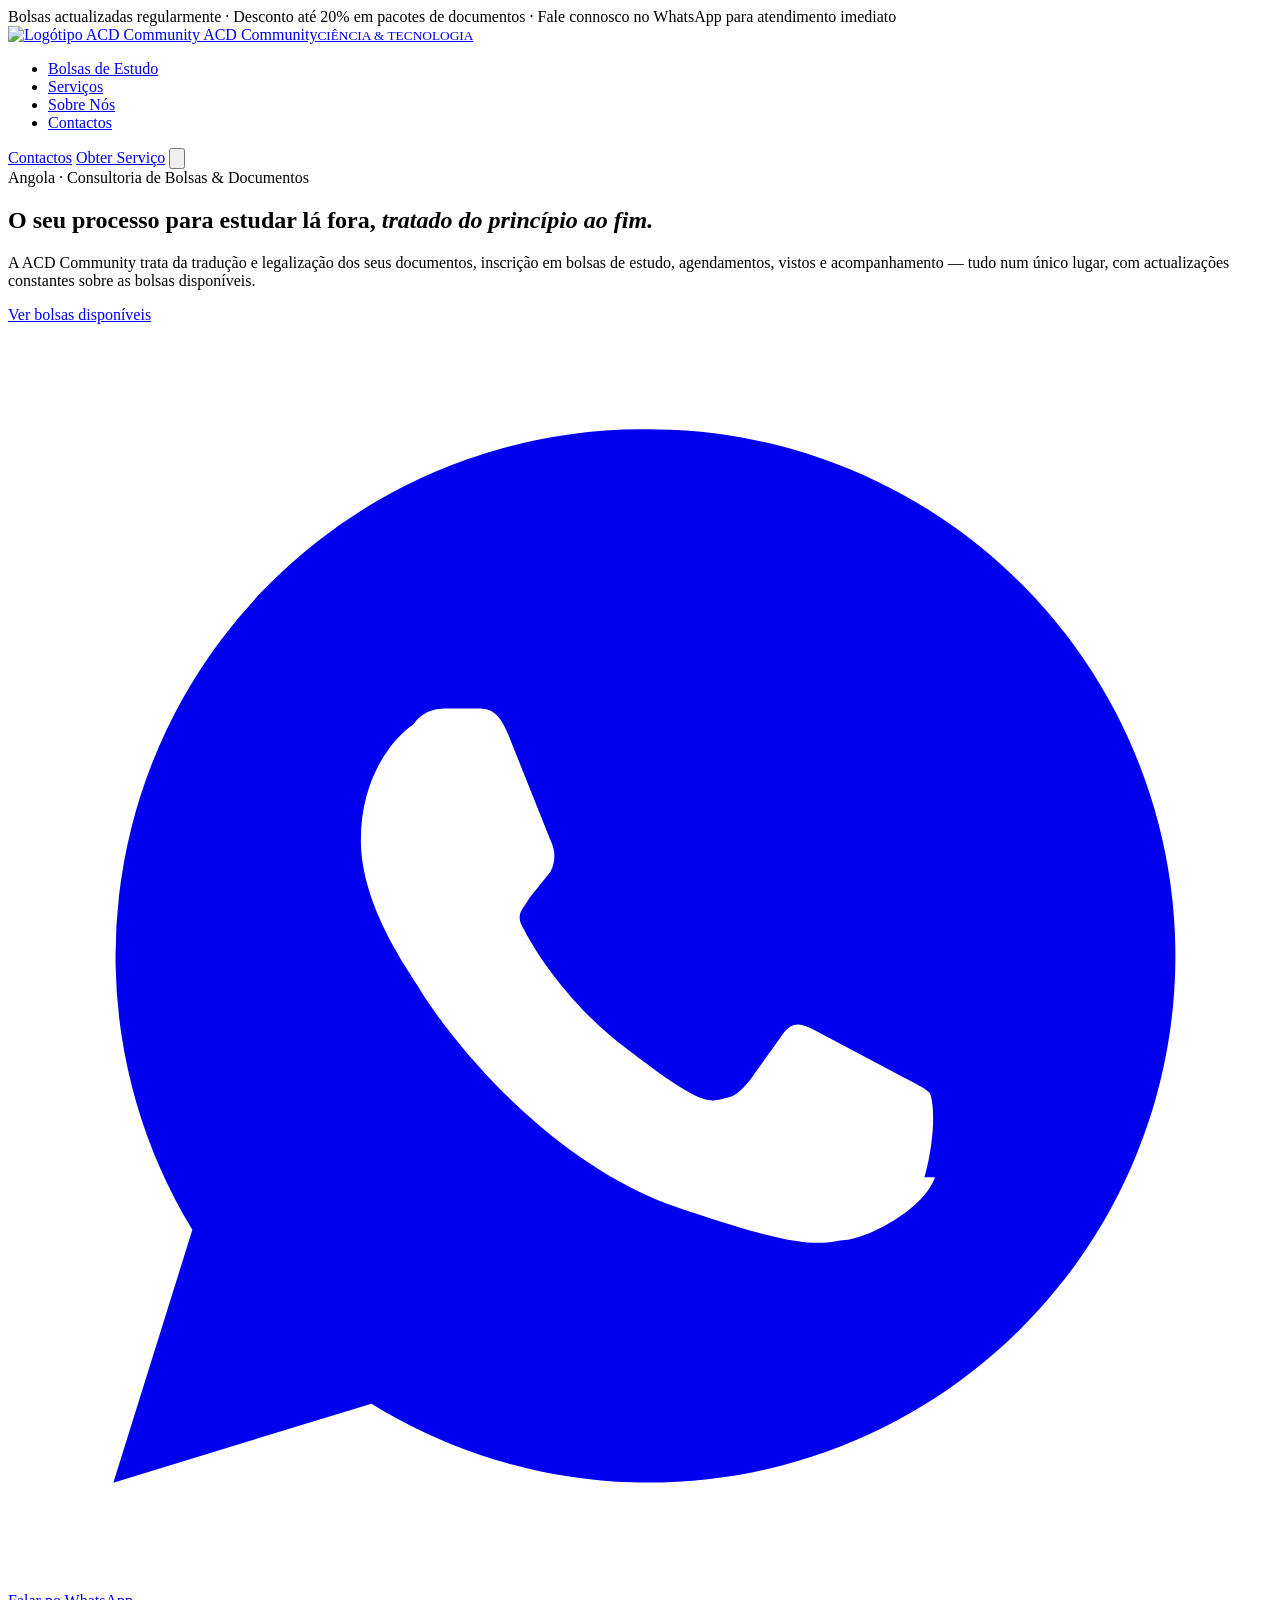
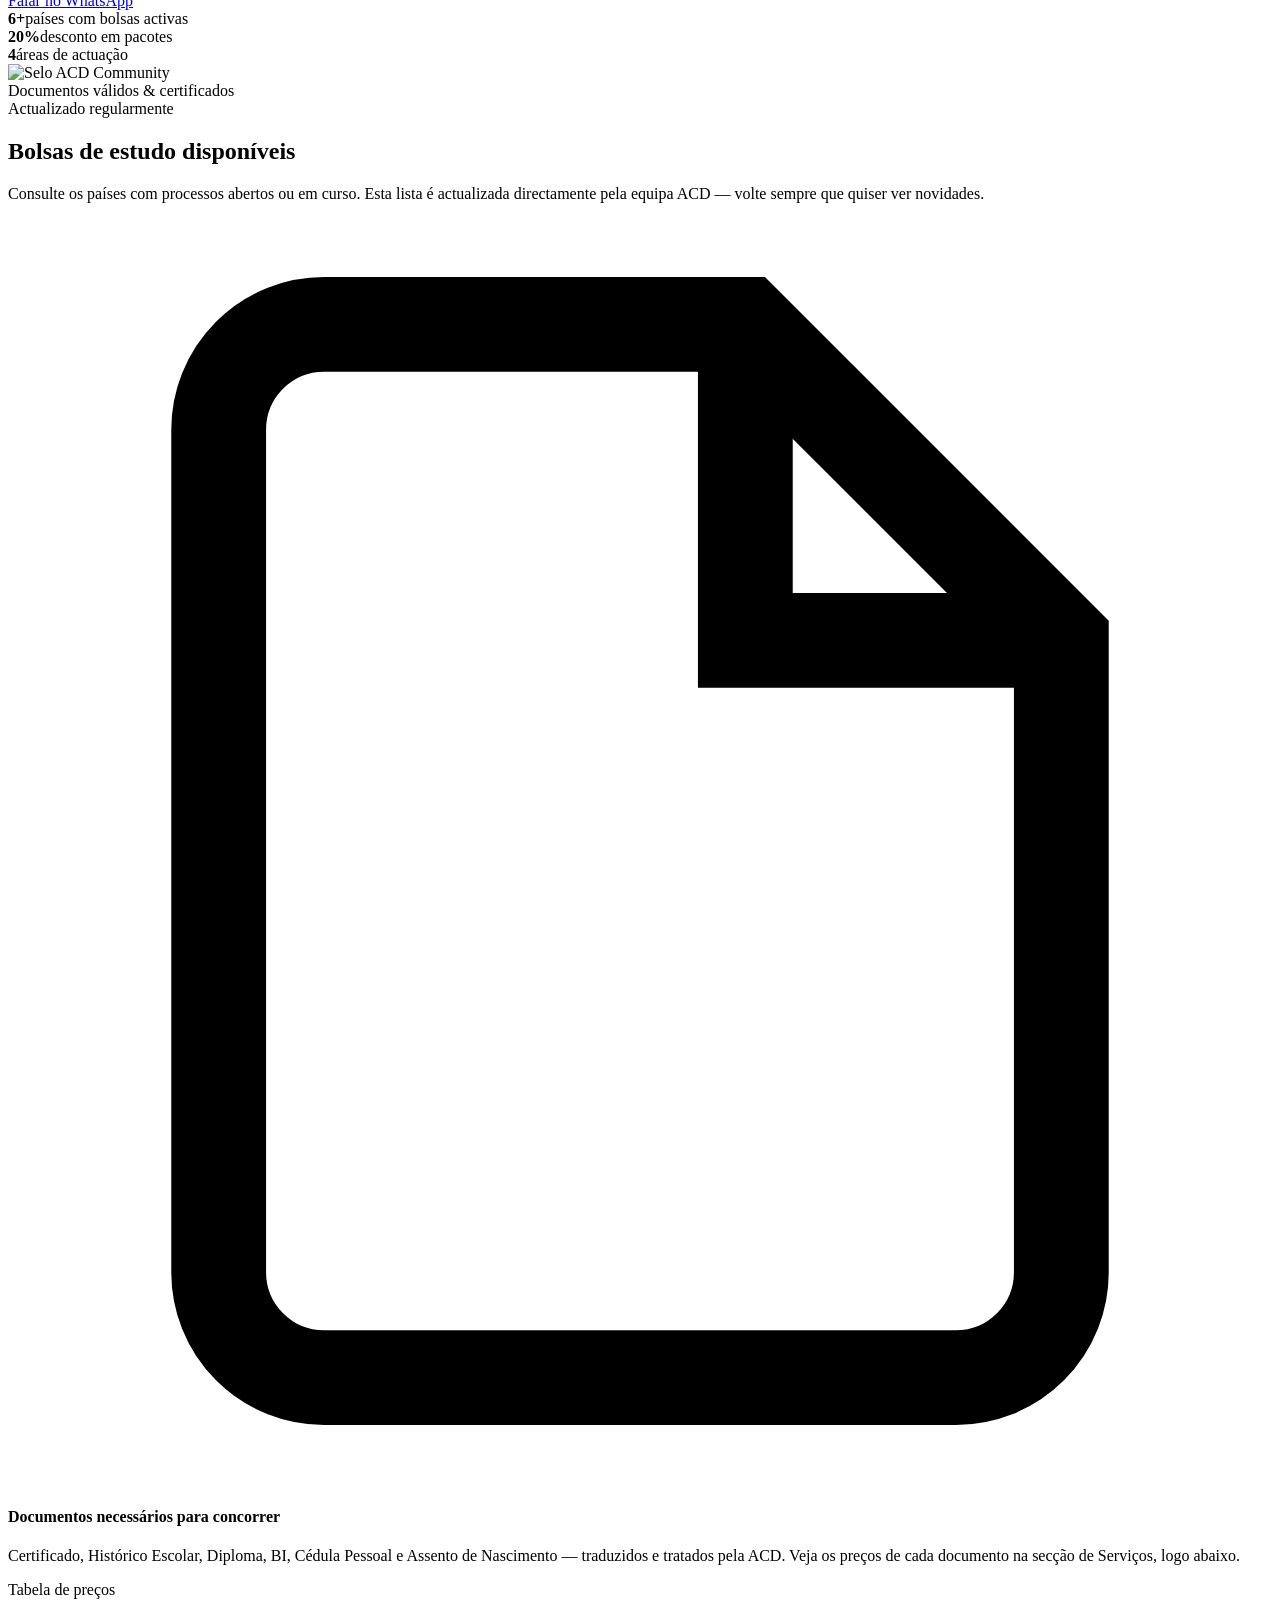
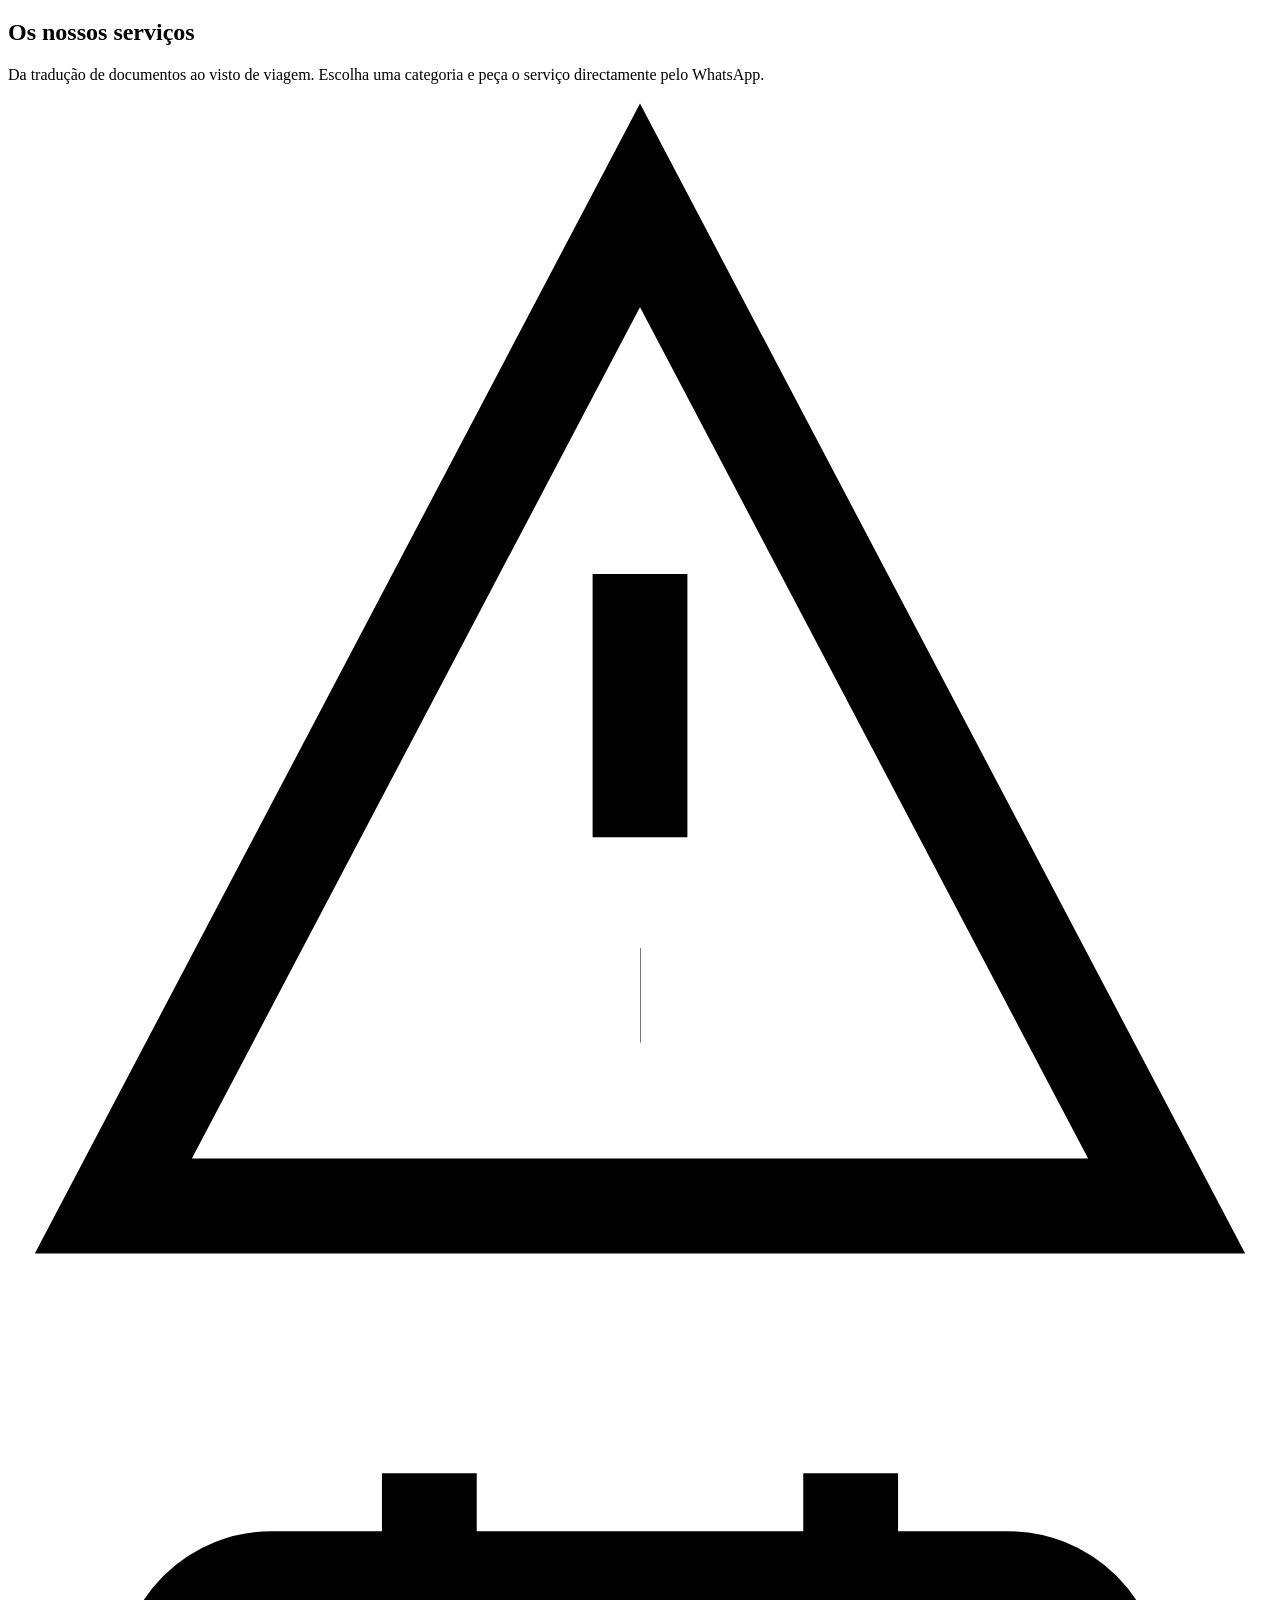
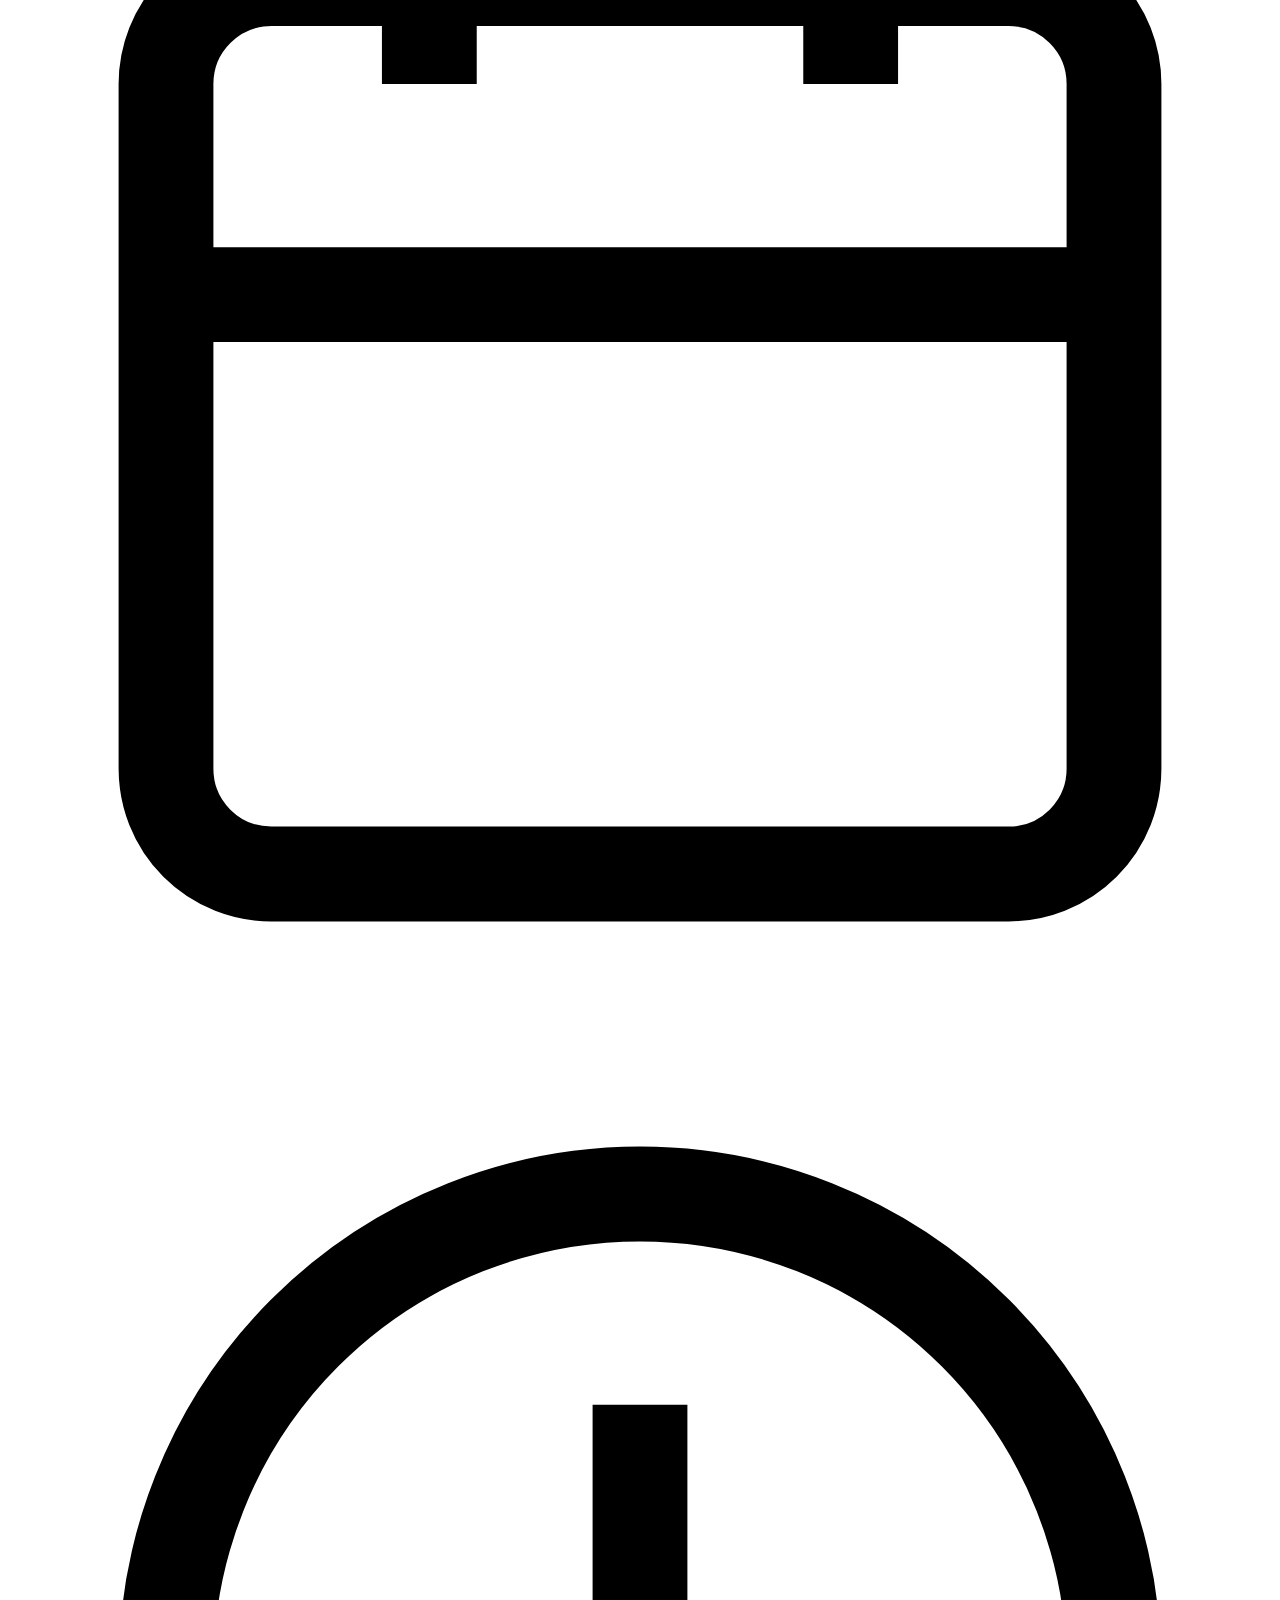
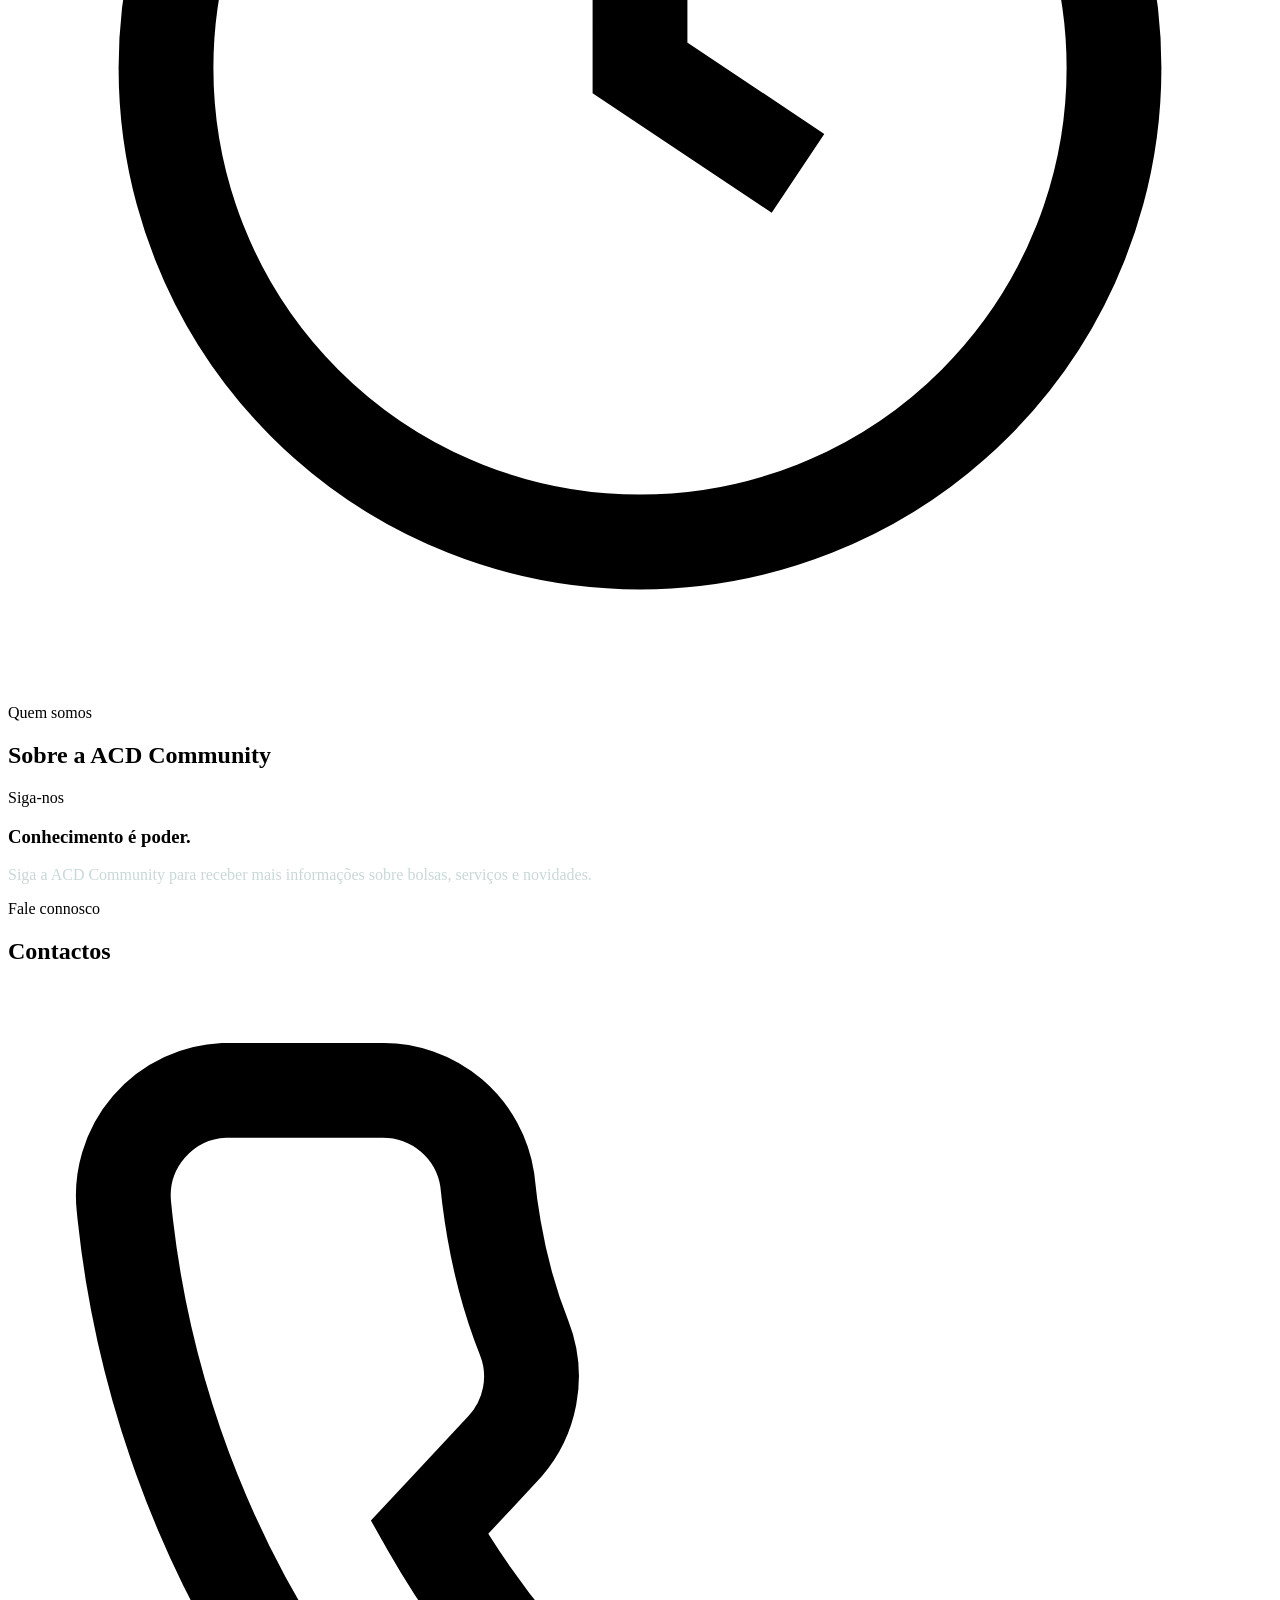
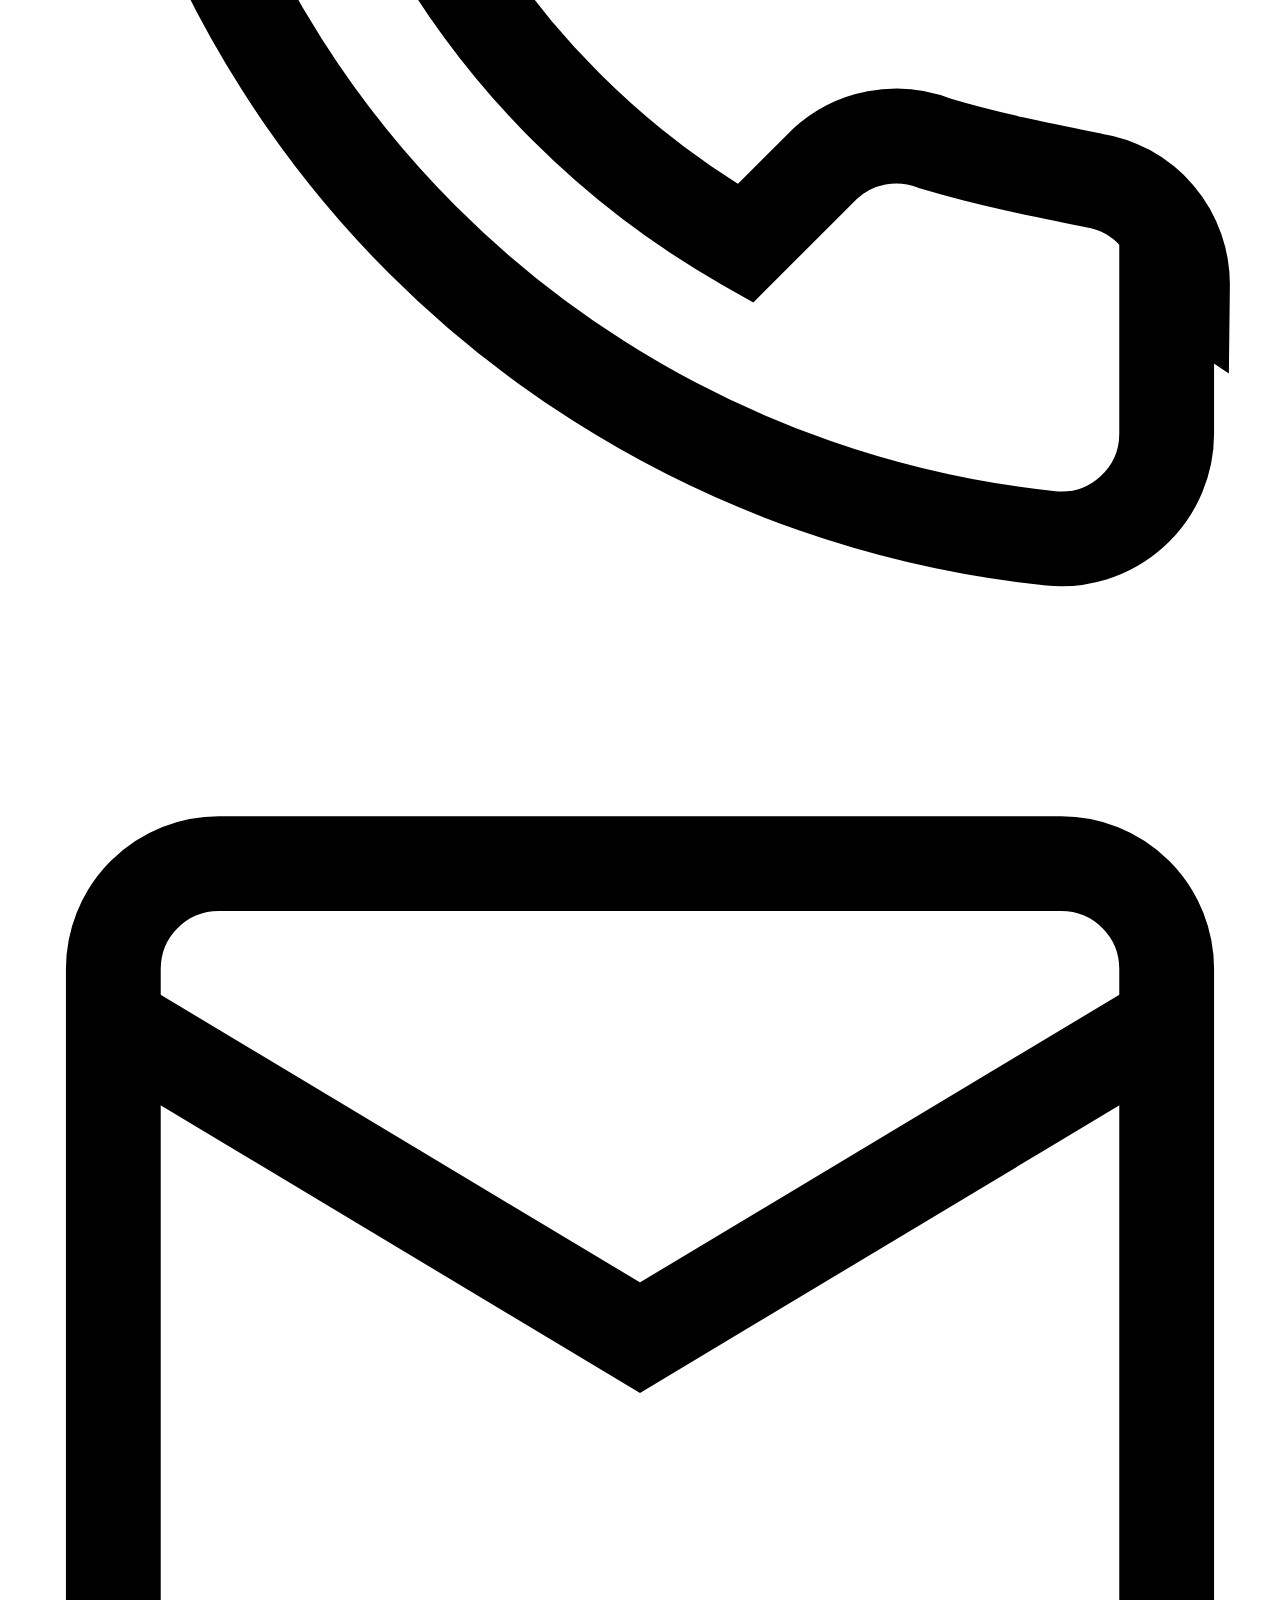
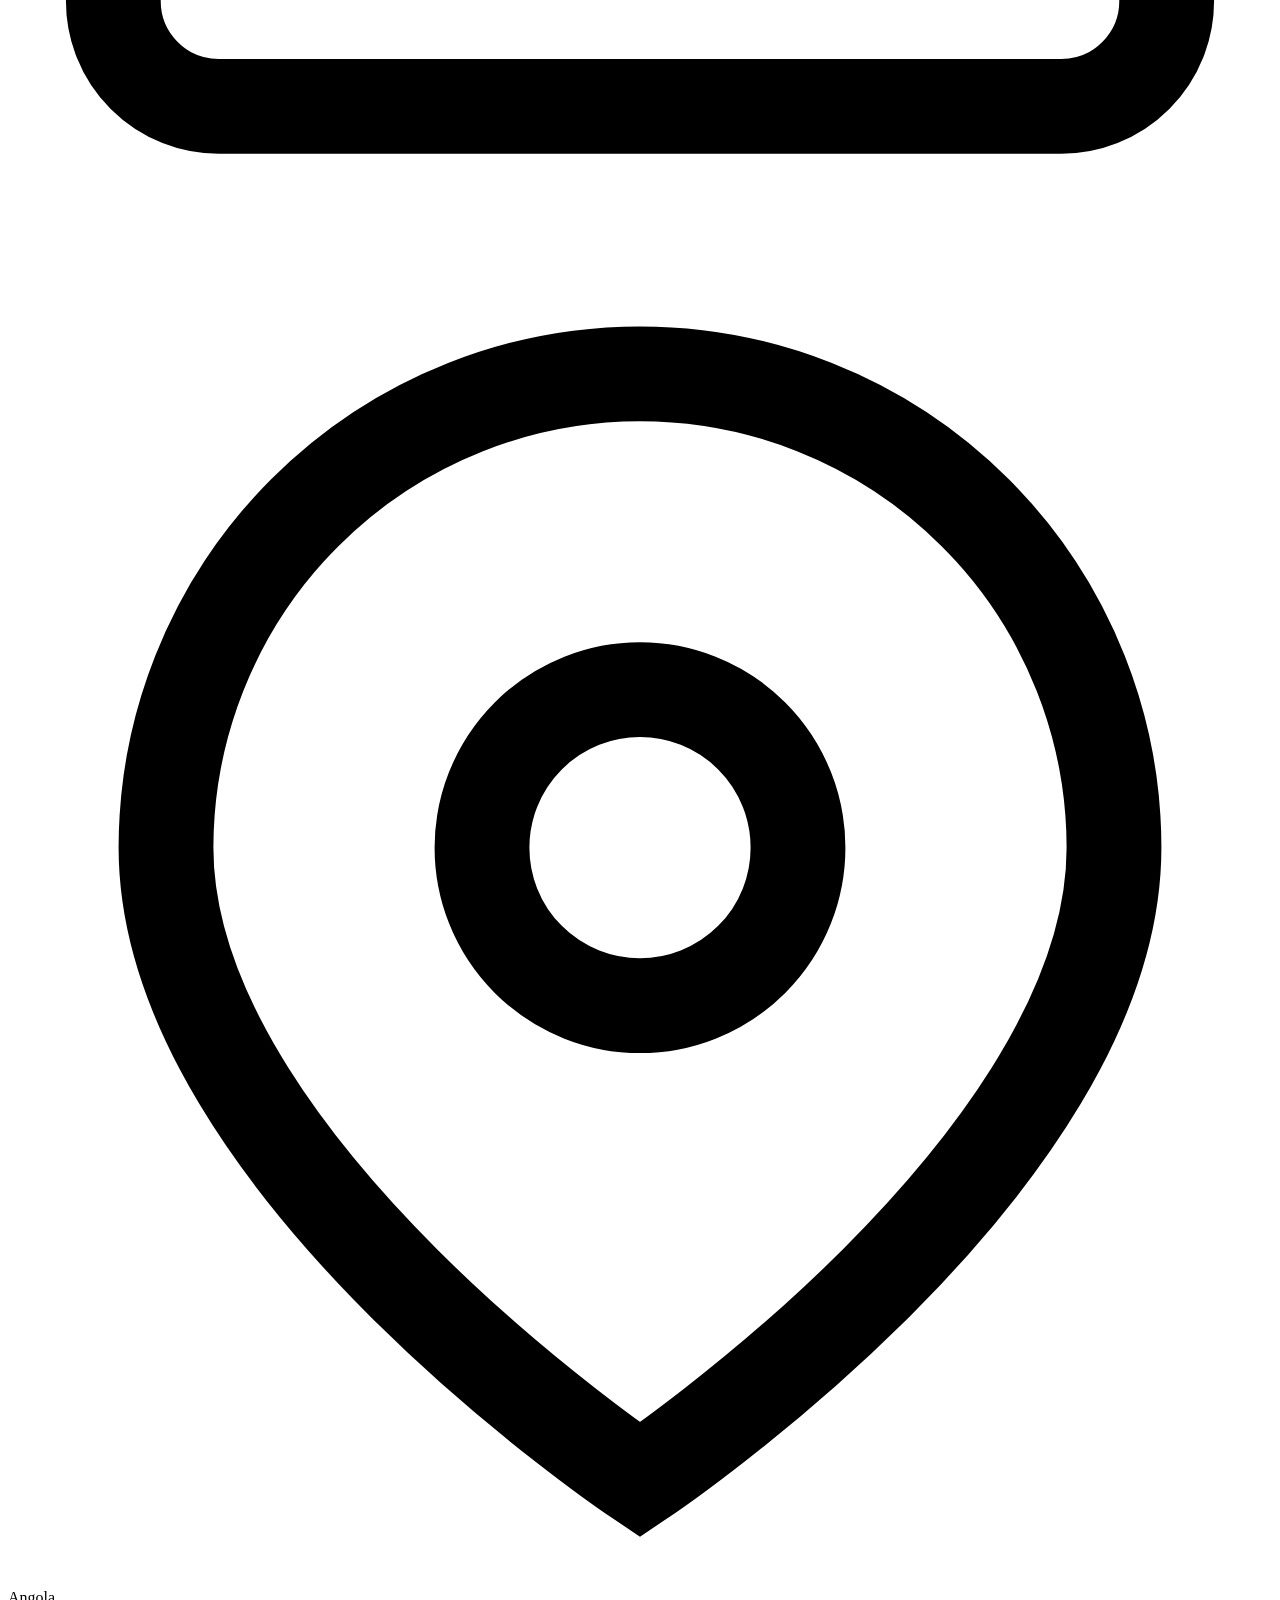
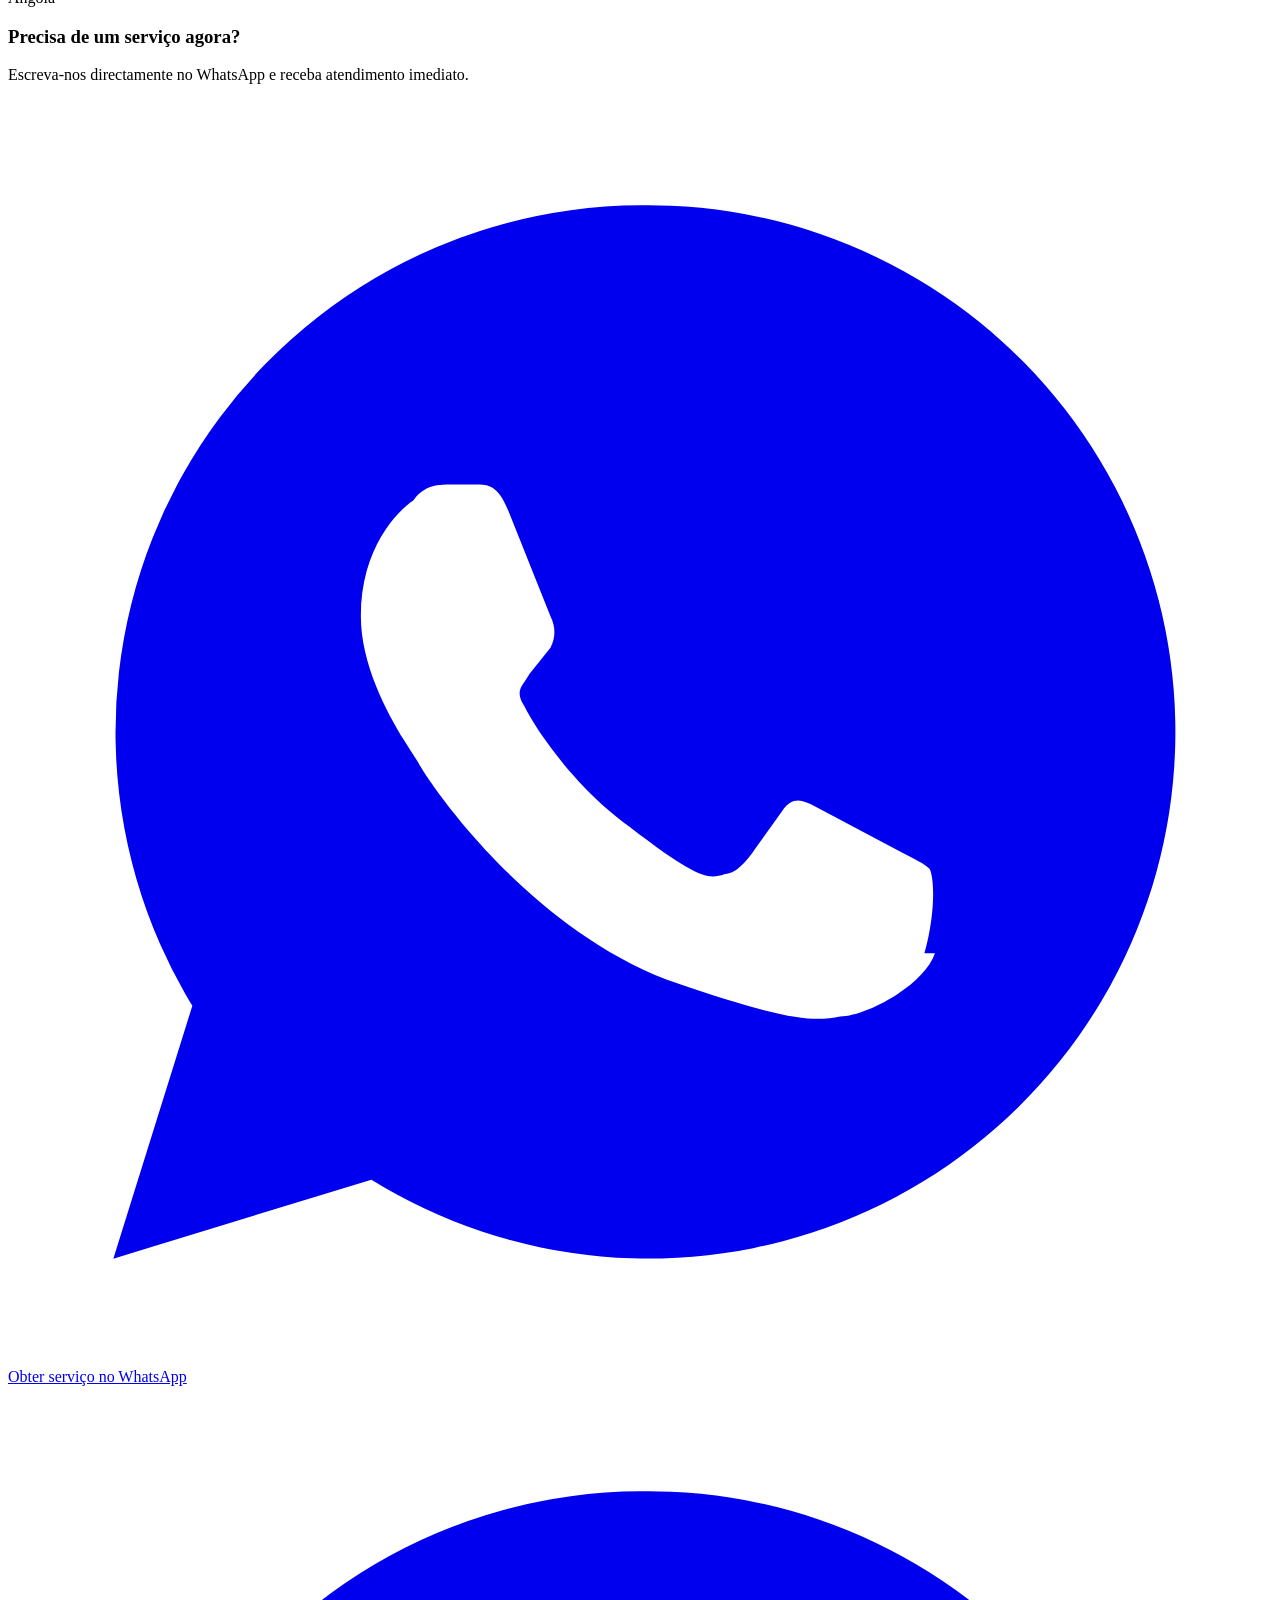
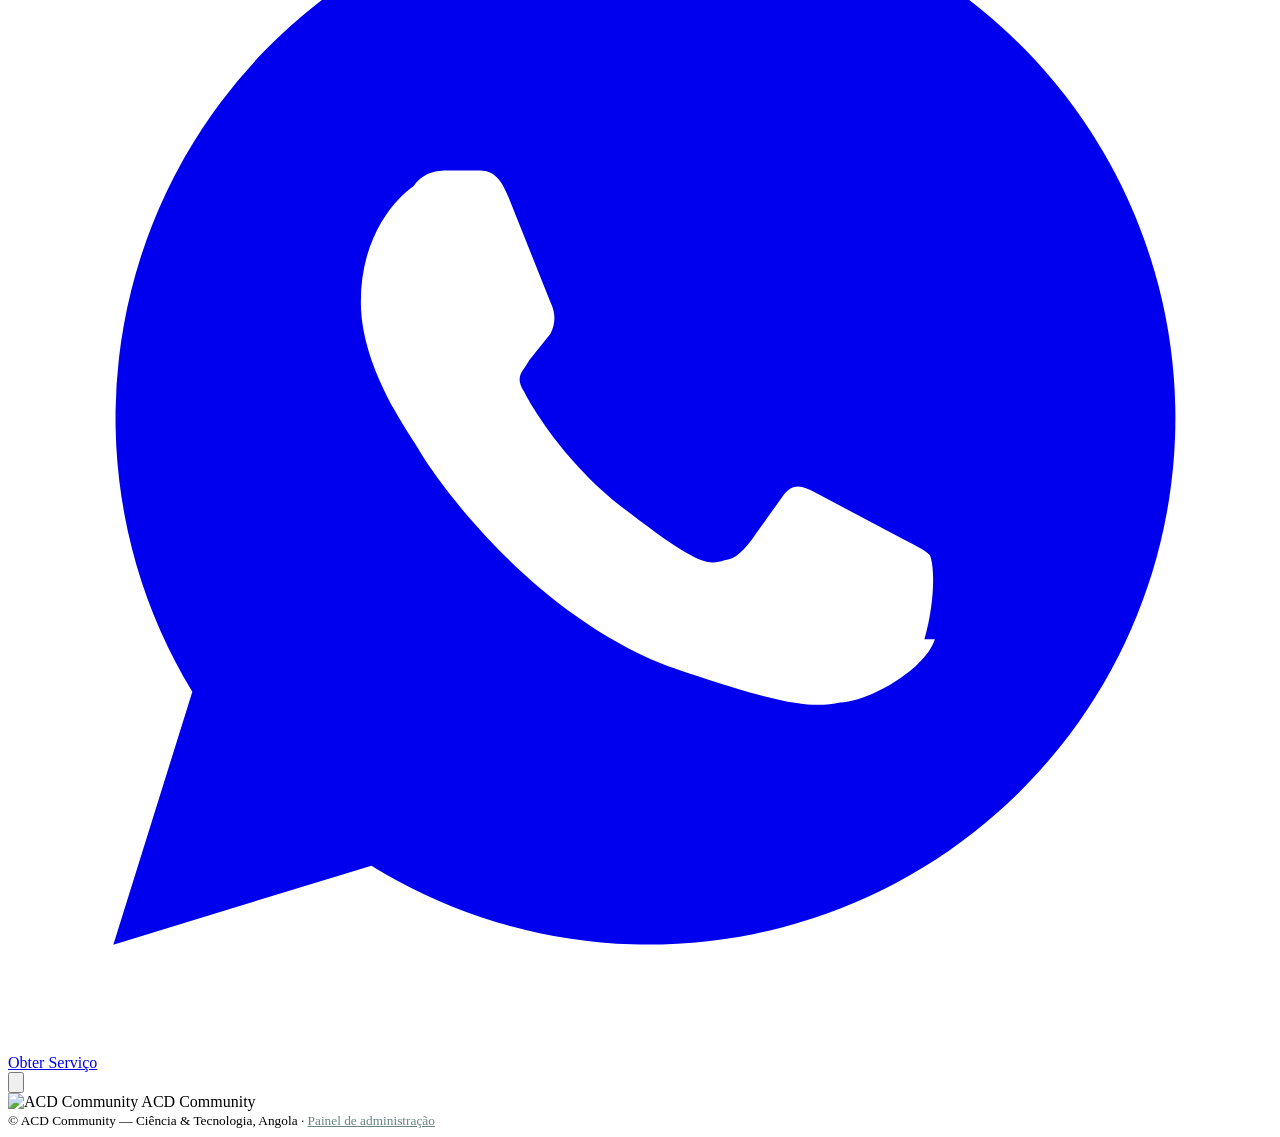
==== index.html @ a64329b1 "Add files via upload" ====
<!doctype html>
<html lang="pt-AO">
<head>
<meta charset="UTF-8">
<meta name="viewport" content="width=device-width, initial-scale=1">
<title>ACD Community — Bolsas de Estudo, Documentos e Tecnologia</title>
<meta name="description" content="ACD Community: consultoria de bolsas de estudo, tradução e tratamento de documentos, agendamentos, vistos e desenvolvimento de software em Angola.">

<!-- Open Graph / partilha em redes sociais -->
<meta property="og:type" content="website">
<meta property="og:title" content="ACD Community — Bolsas de Estudo, Documentos e Tecnologia">
<meta property="og:description" content="Consultoria de bolsas de estudo, tradução e tratamento de documentos, agendamentos, vistos e desenvolvimento de software em Angola.">
<meta property="og:image" content="assets/logo.png">
<meta property="og:locale" content="pt_AO">
<meta name="twitter:card" content="summary">

<link rel="icon" href="assets/logo.png">
<link rel="preconnect" href="https://fonts.googleapis.com">
<link rel="preconnect" href="https://fonts.gstatic.com" crossorigin>
<link href="https://fonts.googleapis.com/css2?family=Space+Grotesk:wght@500;700&family=Inter:wght@400;500;600;700&family=IBM+Plex+Mono:wght@400;500&display=swap" rel="stylesheet">
<link rel="stylesheet" href="css/style.css">
</head>
<body>

<!-- Faixa de aviso -->
<div class="topbar">
  <div class="container">
    <span class="dot"></span>
    <span class="msg">Bolsas actualizadas regularmente · Desconto até 20% em pacotes de documentos · Fale connosco no WhatsApp para atendimento imediato</span>
  </div>
</div>

<!-- Cabeçalho -->
<header class="site">
  <nav class="nav container">
    <a class="brand" href="#inicio">
      <img src="assets/logo.png" alt="Logótipo ACD Community">
      <span class="word">ACD Community<small>CIÊNCIA &amp; TECNOLOGIA</small></span>
    </a>
    <ul class="nav-links" id="nav-links">
      <li><a href="#bolsas">Bolsas de Estudo</a></li>
      <li><a href="#servicos">Serviços</a></li>
      <li><a href="#sobre">Sobre Nós</a></li>
      <li><a href="#contactos">Contactos</a></li>
    </ul>
    <div class="nav-cta">
      <a class="btn btn-outline btn-sm" href="#contactos">Contactos</a>
      <a class="btn btn-whats btn-sm" data-whats-link href="#" target="_blank" rel="noopener">Obter Serviço</a>
      <button class="menu-toggle" id="menu-toggle" aria-label="Abrir menu">
        <svg viewBox="0 0 24 24" fill="none" stroke="currentColor" stroke-width="2"><path d="M3 6h18M3 12h18M3 18h18"/></svg>
      </button>
    </div>
  </nav>
</header>

<!-- Hero -->
<section class="hero" id="inicio">
  <div class="container">
    <div>
      <span class="eyebrow">Angola · Consultoria de Bolsas &amp; Documentos</span>
      <h1>O seu processo para estudar lá fora, <em>tratado do princípio ao fim.</em></h1>
      <p class="lead">A ACD Community trata da tradução e legalização dos seus documentos, inscrição em bolsas de estudo, agendamentos, vistos e acompanhamento — tudo num único lugar, com actualizações constantes sobre as bolsas disponíveis.</p>
      <div class="hero-ctas">
        <a class="btn btn-primary" href="#bolsas">Ver bolsas disponíveis</a>
        <a class="btn btn-whats" data-whats-link href="#" target="_blank" rel="noopener">
          <svg viewBox="0 0 24 24" fill="currentColor"><path d="M12 2a10 10 0 0 0-8.5 15.2L2 22l4.9-1.5A10 10 0 1 0 12 2zm5.6 14.2c-.2.6-1.3 1.2-1.8 1.2-.5.1-1 .1-3.3-.7-2.8-1.1-4.6-3.9-4.7-4.1-.1-.2-1.1-1.5-1.1-2.8 0-1.3.7-2 1-2.2.2-.3.5-.3.7-.3h.5c.2 0 .4 0 .6.5l.8 2c.1.2.1.4 0 .6l-.4.5c-.1.2-.3.3-.1.6.2.4.9 1.5 2 2.3 1.3 1 1.5 1 1.8.9.2 0 .4-.2.6-.5l.5-.7c.2-.3.4-.2.6-.1l1.7.9c.2.1.4.2.5.3.1.2.1.9-.1 1.6z"/></svg>
          Falar no WhatsApp
        </a>
      </div>
      <div class="hero-stats">
        <div><strong>6+</strong><span>países com bolsas activas</span></div>
        <div><strong>20%</strong><span>desconto em pacotes</span></div>
        <div><strong>4</strong><span>áreas de actuação</span></div>
      </div>
    </div>
    <div class="seal-wrap">
      <div class="seal"><img src="assets/logo.png" alt="Selo ACD Community"></div>
      <div class="seal-badge"><span class="dot"></span> Documentos válidos &amp; certificados</div>
    </div>
  </div>
</section>

<!-- Bolsas de Estudo -->
<section class="bolsas-bg" id="bolsas">
  <div class="container">
    <div class="section-head">
      <span class="eyebrow">Actualizado regularmente</span>
      <h2>Bolsas de estudo disponíveis</h2>
      <p>Consulte os países com processos abertos ou em curso. Esta lista é actualizada directamente pela equipa ACD — volte sempre que quiser ver novidades.</p>
    </div>
    <div class="bolsas-grid" id="bolsas-grid"><!-- gerado por js/main.js a partir de js/data.js --></div>

    <div class="docs-note reveal">
      <svg viewBox="0 0 24 24" fill="none" stroke="currentColor" stroke-width="1.8"><path d="M14 2H6a2 2 0 0 0-2 2v16a2 2 0 0 0 2 2h12a2 2 0 0 0 2-2V8z"/><path d="M14 2v6h6"/></svg>
      <div>
        <h4>Documentos necessários para concorrer</h4>
        <p>Certificado, Histórico Escolar, Diploma, BI, Cédula Pessoal e Assento de Nascimento — traduzidos e tratados pela ACD. Veja os preços de cada documento na secção de Serviços, logo abaixo.</p>
      </div>
    </div>
  </div>
</section>

<!-- Serviços -->
<section id="servicos">
  <div class="container">
    <div class="section-head">
      <span class="eyebrow">Tabela de preços</span>
      <h2>Os nossos serviços</h2>
      <p>Da tradução de documentos ao visto de viagem. Escolha uma categoria e peça o serviço directamente pelo WhatsApp.</p>
    </div>

    <div class="avisos-row">
      <div class="aviso">
        <svg viewBox="0 0 24 24" fill="none" stroke="currentColor" stroke-width="1.8"><path d="M12 2 2 21h20z"/><path d="M12 9v5M12 17h.01"/></svg>
        <span id="aviso-desconto"></span>
      </div>
      <div class="aviso">
        <svg viewBox="0 0 24 24" fill="none" stroke="currentColor" stroke-width="1.8"><rect x="3" y="4" width="18" height="17" rx="2"/><path d="M8 2v4M16 2v4M3 10h18"/></svg>
        <span id="aviso-inscricao"></span>
      </div>
      <div class="aviso urgente">
        <svg viewBox="0 0 24 24" fill="none" stroke="currentColor" stroke-width="1.8"><circle cx="12" cy="12" r="9"/><path d="M12 7v5l3 2"/></svg>
        <span id="aviso-urgencia"></span>
      </div>
    </div>

    <div class="servicos-tabs" id="servicos-tabs"></div>
    <div id="servicos-panel"></div>
  </div>
</section>

<!-- Sobre -->
<section class="bolsas-bg" id="sobre">
  <div class="container">
    <div class="sobre-grid">
      <div>
        <span class="eyebrow">Quem somos</span>
        <h2>Sobre a ACD Community</h2>
        <p id="sobre-texto"></p>
        <div class="pilares" id="pilares-grid"></div>
      </div>

      <div class="socials-card">
        <span class="eyebrow" style="background:transparent;border-color:var(--teal);color:var(--teal);">Siga-nos</span>
        <h3>Conhecimento é poder.</h3>
        <p style="color:#c9d8d7;">Siga a ACD Community para receber mais informações sobre bolsas, serviços e novidades.</p>
        <ul class="social-list" id="social-list"></ul>
      </div>
    </div>
  </div>
</section>

<!-- Contactos -->
<section id="contactos">
  <div class="container">
    <div class="section-head">
      <span class="eyebrow">Fale connosco</span>
      <h2>Contactos</h2>
    </div>

    <div class="contact-wrap">
      <div class="contact-info">
        <div class="contact-row">
          <svg viewBox="0 0 24 24" fill="none" stroke="currentColor" stroke-width="1.8"><path d="M22 16.9v3a2 2 0 0 1-2.2 2 19.8 19.8 0 0 1-8.6-3 19.5 19.5 0 0 1-6-6 19.8 19.8 0 0 1-3-8.7A2 2 0 0 1 4.1 2h3a2 2 0 0 1 2 1.7c.1 1 .3 2 .7 3a2 2 0 0 1-.4 2.1L8 10.3a16 16 0 0 0 6 6l1.5-1.5a2 2 0 0 1 2.1-.4c1 .3 2 .5 3 .7a2 2 0 0 1 1.7 2z"/></svg>
          <span id="contact-tels"></span>
        </div>
        <div class="contact-row">
          <svg viewBox="0 0 24 24" fill="none" stroke="currentColor" stroke-width="1.8"><rect x="2" y="4" width="20" height="16" rx="2"/><path d="m2 7 10 6 10-6"/></svg>
          <a id="contact-email" href="#"></a>
        </div>
        <div class="contact-row">
          <svg viewBox="0 0 24 24" fill="none" stroke="currentColor" stroke-width="1.8"><path d="M21 10c0 6-9 12-9 12s-9-6-9-12a9 9 0 0 1 18 0z"/><circle cx="12" cy="10" r="3"/></svg>
          <span>Angola</span>
        </div>
      </div>
      <div class="contact-cta">
        <h3>Precisa de um serviço agora?</h3>
        <p>Escreva-nos directamente no WhatsApp e receba atendimento imediato.</p>
        <a class="btn btn-primary" data-whats-direct href="#" target="_blank" rel="noopener">
          <svg viewBox="0 0 24 24" fill="currentColor"><path d="M12 2a10 10 0 0 0-8.5 15.2L2 22l4.9-1.5A10 10 0 1 0 12 2zm5.6 14.2c-.2.6-1.3 1.2-1.8 1.2-.5.1-1 .1-3.3-.7-2.8-1.1-4.6-3.9-4.7-4.1-.1-.2-1.1-1.5-1.1-2.8 0-1.3.7-2 1-2.2.2-.3.5-.3.7-.3h.5c.2 0 .4 0 .6.5l.8 2c.1.2.1.4 0 .6l-.4.5c-.1.2-.3.3-.1.6.2.4.9 1.5 2 2.3 1.3 1 1.5 1 1.8.9.2 0 .4-.2.6-.5l.5-.7c.2-.3.4-.2.6-.1l1.7.9c.2.1.4.2.5.3.1.2.1.9-.1 1.6z"/></svg>
          Obter serviço no WhatsApp
        </a>
      </div>
    </div>
  </div>
</section>

<a class="float-whats" data-whats-link href="#" target="_blank" rel="noopener">
  <svg viewBox="0 0 24 24" fill="currentColor"><path d="M12 2a10 10 0 0 0-8.5 15.2L2 22l4.9-1.5A10 10 0 1 0 12 2zm5.6 14.2c-.2.6-1.3 1.2-1.8 1.2-.5.1-1 .1-3.3-.7-2.8-1.1-4.6-3.9-4.7-4.1-.1-.2-1.1-1.5-1.1-2.8 0-1.3.7-2 1-2.2.2-.3.5-.3.7-.3h.5c.2 0 .4 0 .6.5l.8 2c.1.2.1.4 0 .6l-.4.5c-.1.2-.3.3-.1.6.2.4.9 1.5 2 2.3 1.3 1 1.5 1 1.8.9.2 0 .4-.2.6-.5l.5-.7c.2-.3.4-.2.6-.1l1.7.9c.2.1.4.2.5.3.1.2.1.9-.1 1.6z"/></svg>
  Obter Serviço
</a>

<!-- Modal de detalhes da bolsa -->
<div class="modal-overlay" id="bolsa-modal">
  <div class="modal-box">
    <button class="modal-close" data-close-modal aria-label="Fechar">
      <svg viewBox="0 0 24 24" fill="none" stroke="currentColor" stroke-width="2"><path d="M18 6 6 18M6 6l12 12"/></svg>
    </button>
    <div id="bolsa-modal-body"></div>
  </div>
</div>

<footer class="site">
  <div class="container">
    <div class="brand-f"><img src="assets/logo.png" alt="ACD Community"> ACD Community</div>
    <small>© <span id="year"></span> ACD Community — Ciência &amp; Tecnologia, Angola · <a href="admin.html" style="color:#6a8382;">Painel de administração</a></small>
  </div>
</footer>

<script src="js/data.js"></script>
<script src="js/main.js"></script>
</body>
</html>
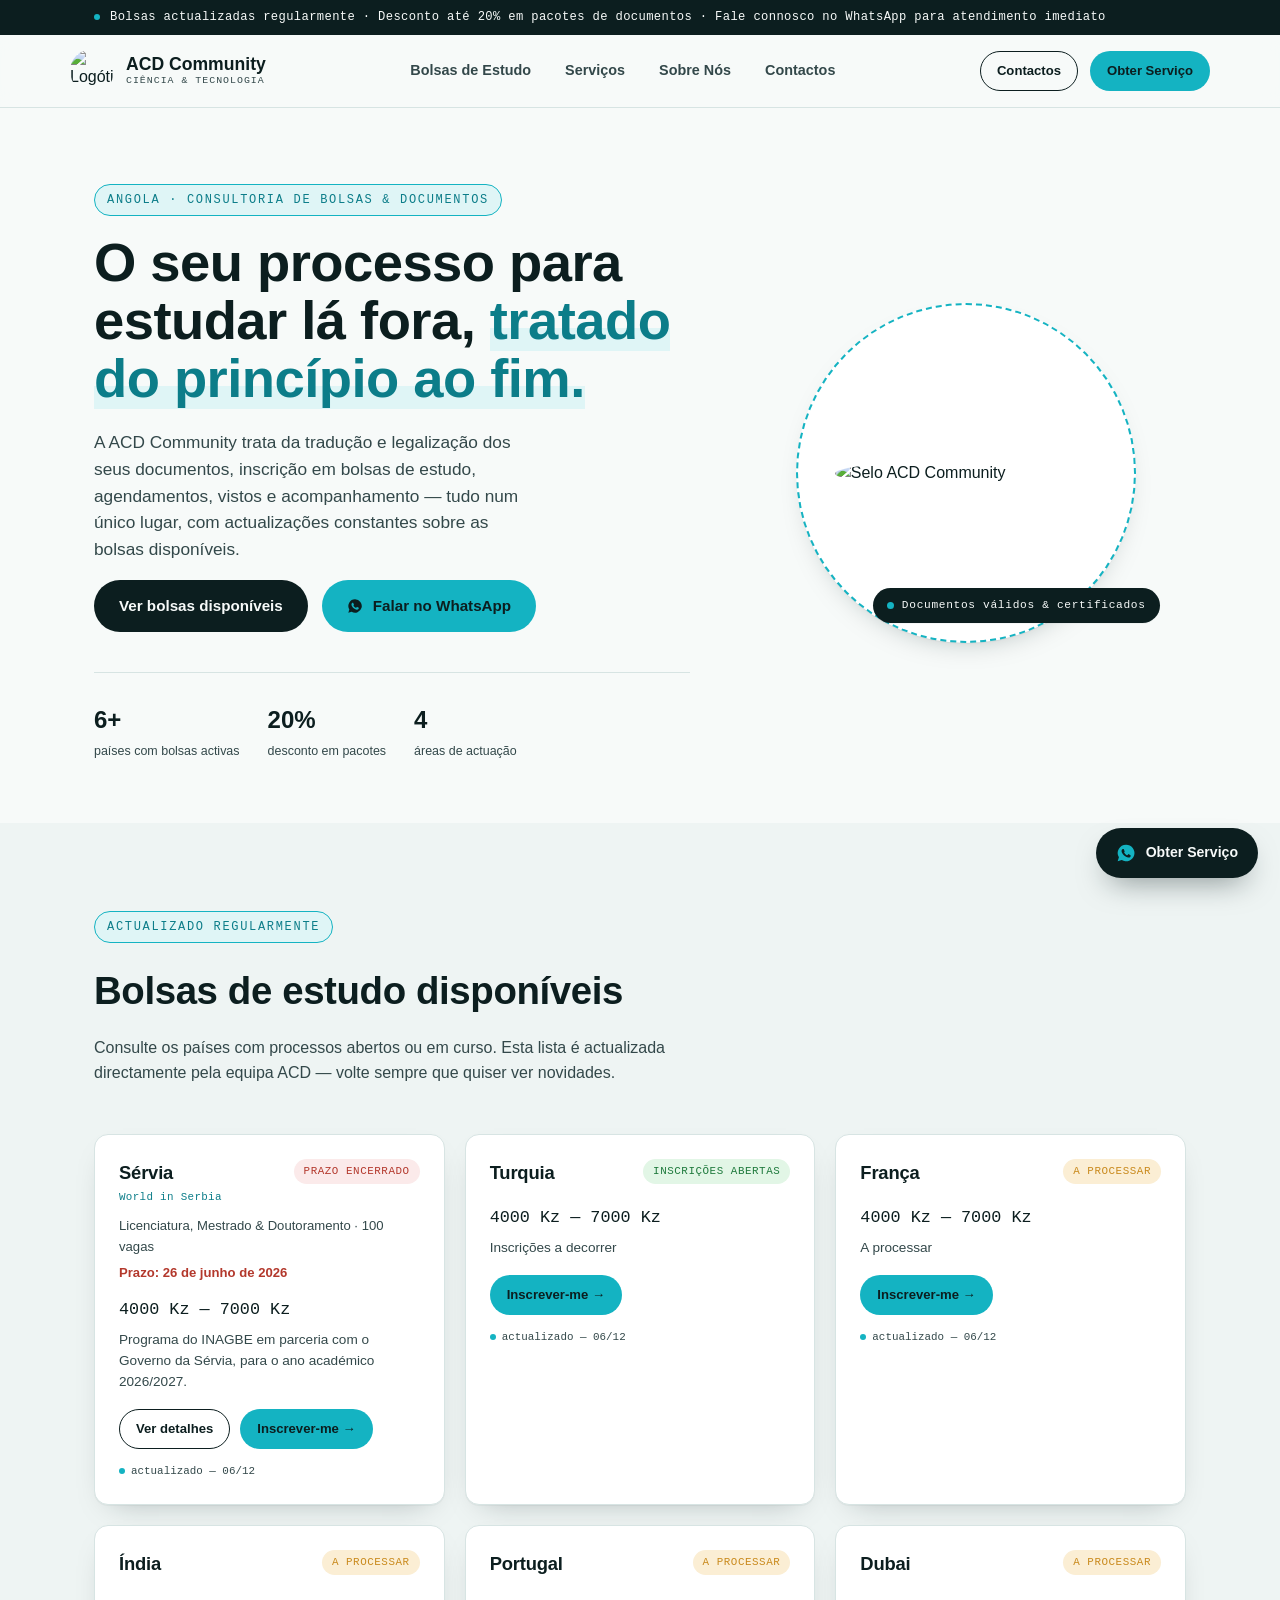
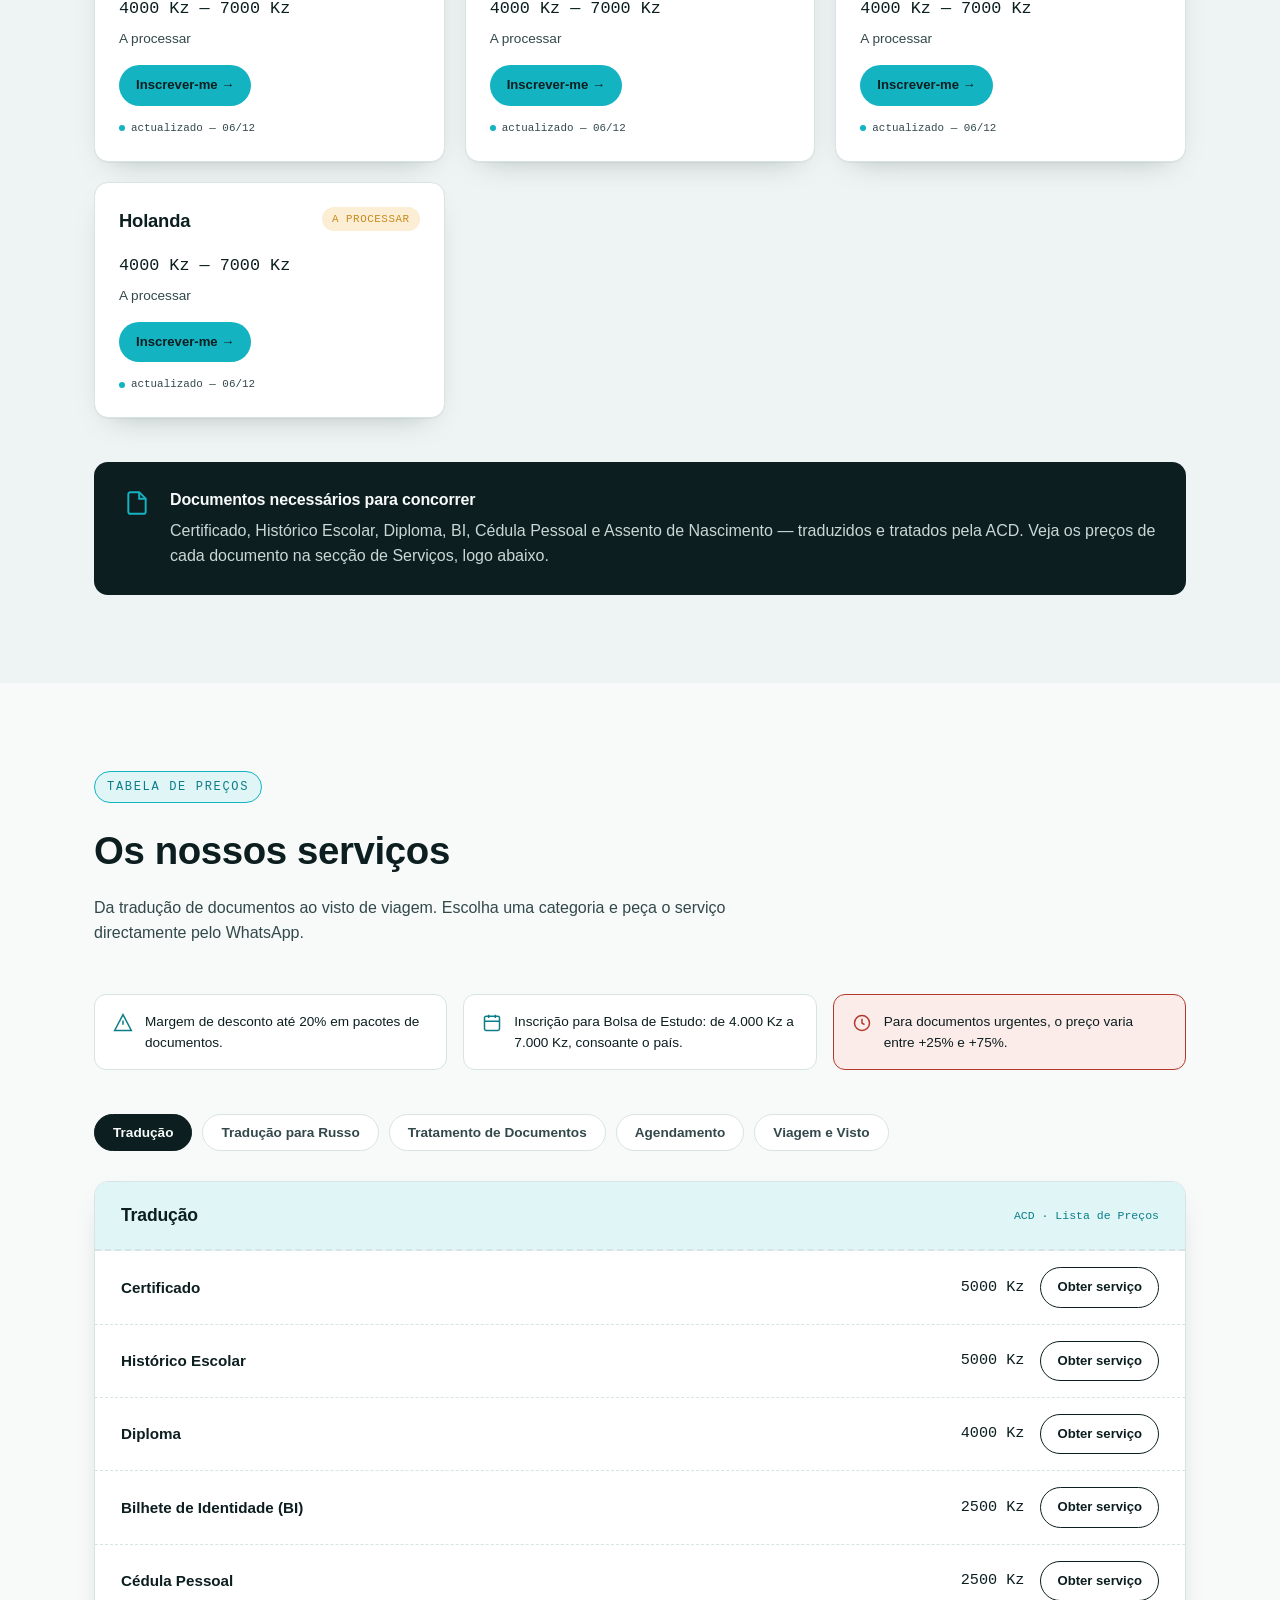
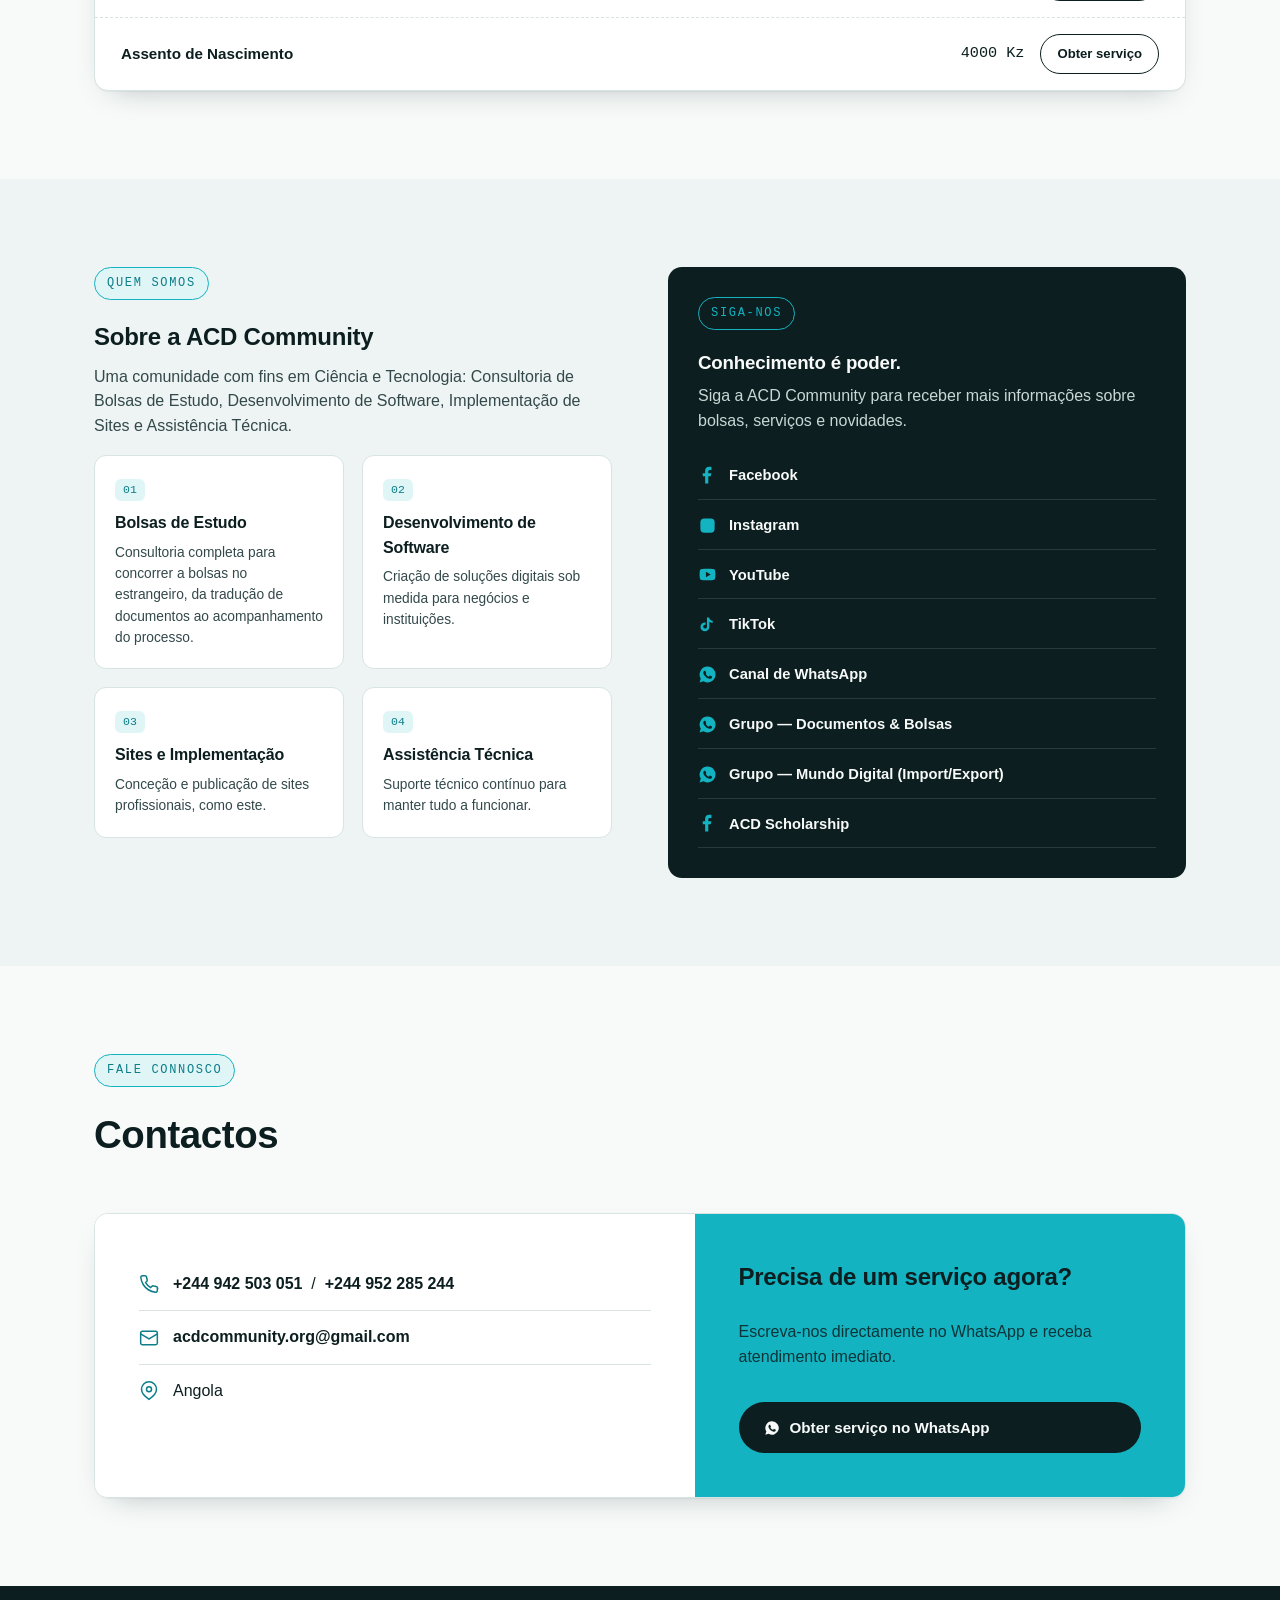
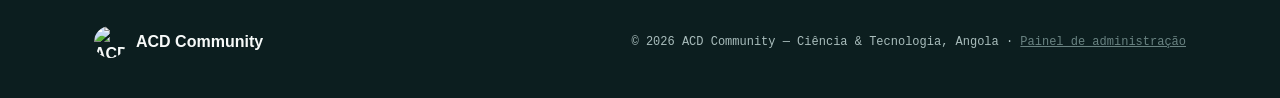
==== commit d0adfa9e: "Update index.html" ====
--- a/index.html
+++ b/index.html
@@ -18,7 +18,7 @@
 <link rel="preconnect" href="https://fonts.googleapis.com">
 <link rel="preconnect" href="https://fonts.gstatic.com" crossorigin>
 <link href="https://fonts.googleapis.com/css2?family=Space+Grotesk:wght@500;700&family=Inter:wght@400;500;600;700&family=IBM+Plex+Mono:wght@400;500&display=swap" rel="stylesheet">
-<link rel="stylesheet" href="css/style.css">
+<link rel="stylesheet" href="CSS/style.css">
 </head>
 <body>
 
--- a/CSS/style.css
+++ b/CSS/style.css
@@ -0,0 +1,413 @@
+/* ==========================================================================
+   ACD COMMUNITY — ESTILOS
+   Conceito: "processo / dossiê oficial" — cartões-documento, selo circular
+   (o logótipo é literalmente um selo/carimbo), margens perfuradas nos
+   preços, como uma via de recibo. Paleta tirada do logótipo: ciano/teal,
+   preto quase-tinta, papel quase-branco, com tinta vermelha de carimbo
+   usada só em avisos/urgência. 
+   ========================================================================== */
+
+:root{
+  --ink:        #0c1e1f;
+  --ink-soft:   #33484a;
+  --paper:      #f7faf9;
+  --paper-dim:  #eef4f3;
+  --card:       #ffffff;
+  --teal:       #14b3c2;
+  --teal-deep:  #0c7d89;
+  --teal-pale:  #dff5f6;
+  --stamp-red:  #b3382c;
+  --line:       #d7e4e3;
+  --amber:      #c98a1d;
+
+  --font-display: "Space Grotesk", "Archivo Black", sans-serif;
+  --font-body:    "Inter", "Segoe UI", sans-serif;
+  --font-mono:    "IBM Plex Mono", "Courier New", monospace;
+
+  --radius: 14px;
+  --shadow-doc: 0 1px 0 rgba(12,30,31,.04), 0 12px 30px -18px rgba(12,30,31,.35);
+}
+
+*{ box-sizing:border-box; }
+html{ scroll-behavior:smooth; }
+body{
+  margin:0;
+  background:var(--paper);
+  color:var(--ink);
+  font-family:var(--font-body);
+  line-height:1.55;
+  -webkit-font-smoothing:antialiased;
+}
+img{ max-width:100%; display:block; }
+a{ color:inherit; }
+h1,h2,h3,h4{
+  font-family:var(--font-display);
+  margin:0 0 .4em;
+  letter-spacing:-.01em;
+  color:var(--ink);
+}
+p{ margin:0 0 1em; color:var(--ink-soft); }
+.container{
+  max-width:1140px;
+  margin:0 auto;
+  padding:0 24px;
+}
+section{ padding:88px 0; }
+.eyebrow{
+  display:inline-flex;
+  align-items:center;
+  gap:8px;
+  font-family:var(--font-mono);
+  font-size:.75rem;
+  letter-spacing:.14em;
+  text-transform:uppercase;
+  color:var(--teal-deep);
+  background:var(--teal-pale);
+  border:1px solid var(--teal);
+  padding:6px 12px;
+  border-radius:999px;
+  margin-bottom:18px;
+}
+.section-head{
+  max-width:640px;
+  margin-bottom:48px;
+}
+.section-head h2{ font-size:clamp(1.7rem,3vw,2.4rem); }
+:focus-visible{ outline:3px solid var(--teal-deep); outline-offset:2px; }
+@media (prefers-reduced-motion: reduce){
+  *{ animation:none !important; transition:none !important; }
+}
+
+/* ---------- botões ---------- */
+.btn{
+  display:inline-flex;
+  align-items:center;
+  gap:10px;
+  font-family:var(--font-body);
+  font-weight:600;
+  font-size:.95rem;
+  padding:13px 24px;
+  border-radius:999px;
+  border:1.5px solid transparent;
+  cursor:pointer;
+  text-decoration:none;
+  transition:transform .15s ease, box-shadow .15s ease, background .15s ease;
+}
+.btn:hover{ transform:translateY(-2px); }
+.btn-primary{
+  background:var(--ink);
+  color:var(--paper);
+}
+.btn-primary:hover{ background:var(--teal-deep); }
+.btn-outline{
+  background:transparent;
+  border-color:var(--ink);
+  color:var(--ink);
+}
+.btn-outline:hover{ background:var(--ink); color:var(--paper); }
+.btn-whats{
+  background:var(--teal);
+  color:var(--ink);
+}
+.btn-whats:hover{ background:var(--teal-deep); color:#fff; }
+.btn-sm{ padding:9px 16px; font-size:.82rem; }
+.btn svg{ width:16px; height:16px; flex:none; }
+
+/* ---------- topbar / faixa de aviso ---------- */
+.topbar{
+  background:var(--ink);
+  color:var(--paper);
+  font-family:var(--font-mono);
+  font-size:.76rem;
+  letter-spacing:.03em;
+  padding:8px 0;
+  overflow:hidden;
+  white-space:nowrap;
+}
+.topbar .container{ display:flex; align-items:center; gap:10px; }
+.topbar .dot{ width:6px; height:6px; border-radius:50%; background:var(--teal); flex:none; }
+.topbar span.msg{ overflow:hidden; text-overflow:ellipsis; }
+
+/* ---------- header ---------- */
+header.site{
+  position:sticky; top:0; z-index:40;
+  background:rgba(247,250,249,.9);
+  backdrop-filter:blur(10px);
+  border-bottom:1px solid var(--line);
+}
+.nav{
+  display:flex; align-items:center; justify-content:space-between;
+  padding:14px 0;
+}
+.brand{ display:flex; align-items:center; gap:12px; text-decoration:none; }
+.brand img{ width:44px; height:44px; border-radius:50%; }
+.brand .word{ font-family:var(--font-display); font-weight:700; font-size:1.1rem; line-height:1; }
+.brand .word small{
+  display:block; font-family:var(--font-mono); font-weight:400;
+  font-size:.62rem; letter-spacing:.1em; color:var(--ink-soft); margin-top:3px;
+}
+.nav-links{ display:flex; align-items:center; gap:30px; list-style:none; margin:0; padding:0; }
+.nav-links a{
+  text-decoration:none; font-weight:600; font-size:.9rem; color:var(--ink-soft);
+  padding:6px 2px; border-bottom:2px solid transparent;
+}
+.nav-links a:hover{ color:var(--ink); border-color:var(--teal); }
+.nav-cta{ display:flex; align-items:center; gap:12px; }
+.menu-toggle{
+  display:none; background:none; border:1.5px solid var(--ink); border-radius:10px;
+  width:42px; height:42px; align-items:center; justify-content:center; cursor:pointer;
+}
+.menu-toggle svg{ width:20px; height:20px; }
+
+@media (max-width: 880px){
+  .nav-links{
+    position:absolute; top:100%; left:0; right:0;
+    background:var(--card); flex-direction:column; align-items:flex-start;
+    padding:20px 24px; gap:16px; border-bottom:1px solid var(--line);
+    display:none;
+  }
+  .nav-links.open{ display:flex; }
+  .menu-toggle{ display:flex; }
+  .nav-cta .btn-outline{ display:none; }
+}
+
+/* ---------- hero ---------- */
+.hero{ padding:76px 0 60px; position:relative; overflow:hidden; }
+.hero .container{
+  display:grid; grid-template-columns:1.15fr .85fr; gap:56px; align-items:center;
+}
+.hero h1{ font-size:clamp(2.2rem,4.4vw,3.4rem); line-height:1.06; }
+.hero h1 em{
+  font-style:normal; color:var(--teal-deep);
+  background:linear-gradient(transparent 62%, var(--teal-pale) 0);
+}
+.hero .lead{ font-size:1.08rem; max-width:46ch; }
+.hero-ctas{ display:flex; gap:14px; flex-wrap:wrap; margin-top:8px; }
+.hero-stats{
+  display:flex; gap:28px; margin-top:40px; padding-top:28px; border-top:1px solid var(--line);
+}
+.hero-stats div strong{ display:block; font-family:var(--font-display); font-size:1.5rem; }
+.hero-stats div span{ font-size:.78rem; color:var(--ink-soft); }
+
+.seal-wrap{ position:relative; display:flex; align-items:center; justify-content:center; }
+.seal{
+  width:100%; max-width:340px; aspect-ratio:1; border-radius:50%;
+  background:var(--card);
+  border:2px dashed var(--teal);
+  display:flex; align-items:center; justify-content:center;
+  box-shadow:var(--shadow-doc);
+  animation:spin 34s linear infinite;
+}
+.seal img{ width:78%; animation:spin-rev 34s linear infinite; border-radius:50%; }
+@keyframes spin{ to{ transform:rotate(360deg); } }
+@keyframes spin-rev{ to{ transform:rotate(-360deg); } }
+.seal-badge{
+  position:absolute; bottom:6%; right:6%;
+  background:var(--ink); color:var(--paper);
+  font-family:var(--font-mono); font-size:.7rem; letter-spacing:.06em;
+  padding:9px 14px; border-radius:999px; display:flex; align-items:center; gap:8px;
+  box-shadow:var(--shadow-doc);
+}
+.seal-badge .dot{ width:7px; height:7px; border-radius:50%; background:var(--teal); }
+
+@media (max-width: 900px){
+  .hero .container{ grid-template-columns:1fr; }
+  .seal-wrap{ order:-1; }
+  .seal{ max-width:220px; }
+}
+
+/* ---------- perforation divider (recibo) ---------- */
+.perf{
+  height:0; border-top:2px dashed var(--line); position:relative; margin:0 -4px;
+}
+
+/* ---------- Bolsas ---------- */
+.bolsas-bg{ background:var(--paper-dim); }
+.bolsas-grid{
+  display:grid; grid-template-columns:repeat(auto-fill,minmax(260px,1fr)); gap:20px;
+}
+.bolsa-card{
+  background:var(--card); border:1px solid var(--line); border-radius:var(--radius);
+  padding:24px; position:relative; box-shadow:var(--shadow-doc);
+}
+.bolsa-card .top{ display:flex; align-items:flex-start; justify-content:space-between; gap:10px; }
+.bolsa-card h3{ font-size:1.15rem; margin-bottom:4px; }
+.status-pill{
+  font-family:var(--font-mono); font-size:.68rem; letter-spacing:.05em;
+  padding:4px 10px; border-radius:999px; white-space:nowrap; text-transform:uppercase;
+}
+.status-aberta{ background:#e2f6e6; color:#1f7a3d; }
+.status-processando{ background:#fbeed4; color:var(--amber); }
+.status-brevemente{ background:var(--paper-dim); color:var(--ink-soft); border:1px solid var(--line); }
+.bolsa-card .top h3{ display:flex; flex-direction:column; gap:2px; }
+.bolsa-card .top h3 small.programa{
+  font-family:var(--font-mono); font-size:.68rem; font-weight:400; letter-spacing:.03em;
+  color:var(--teal-deep); text-transform:none;
+}
+.bolsa-card .meta-row{ font-size:.82rem; color:var(--ink-soft); margin-top:6px; }
+.bolsa-card .meta-row.prazo{ color:var(--stamp-red); font-weight:600; }
+.bolsa-card .preco{
+  font-family:var(--font-mono); font-size:1.05rem; margin:14px 0 6px; color:var(--ink);
+}
+.bolsa-card .nota{ font-size:.85rem; color:var(--ink-soft); margin-bottom:16px; }
+.status-encerrada{ background:#fbeaea; color:var(--stamp-red); }
+.card-ctas{ display:flex; gap:10px; flex-wrap:wrap; }
+.bolsa-card .updated{
+  font-family:var(--font-mono); font-size:.68rem; color:var(--ink-soft);
+  display:flex; align-items:center; gap:6px; margin-top:14px;
+}
+.bolsa-card .updated .dot{ width:6px; height:6px; border-radius:50%; background:var(--teal); }
+
+.docs-note{
+  margin-top:44px; background:var(--ink); color:var(--paper);
+  border-radius:var(--radius); padding:26px 30px; display:flex; gap:20px; align-items:flex-start;
+}
+.docs-note svg{ width:26px; height:26px; flex:none; color:var(--teal); margin-top:2px; }
+.docs-note h4{ color:var(--paper); margin-bottom:6px; }
+.docs-note p{ color:#c9d8d7; margin:0; }
+
+/* ---------- Serviços ---------- */
+.avisos-row{ display:grid; grid-template-columns:repeat(3,1fr); gap:16px; margin-bottom:44px; }
+.aviso{
+  border:1px solid var(--line); border-radius:12px; padding:16px 18px; background:var(--card);
+  font-size:.85rem; display:flex; gap:12px; align-items:flex-start;
+}
+.aviso.urgente{ border-color:var(--stamp-red); background:#fbecea; }
+.aviso.urgente svg{ color:var(--stamp-red); }
+.aviso svg{ width:20px; height:20px; flex:none; color:var(--teal-deep); margin-top:2px; }
+
+.servicos-tabs{ display:flex; flex-wrap:wrap; gap:10px; margin-bottom:30px; }
+.tab-btn{
+  font-family:var(--font-body); font-weight:600; font-size:.85rem;
+  padding:10px 18px; border-radius:999px; border:1.5px solid var(--line);
+  background:var(--card); cursor:pointer; color:var(--ink-soft);
+}
+.tab-btn.active{ background:var(--ink); color:var(--paper); border-color:var(--ink); }
+
+.receipt{
+  background:var(--card); border:1px solid var(--line); border-radius:var(--radius);
+  box-shadow:var(--shadow-doc); overflow:hidden;
+}
+.receipt-head{
+  display:flex; justify-content:space-between; align-items:center;
+  padding:20px 26px; border-bottom:2px dashed var(--line); background:var(--teal-pale);
+}
+.receipt-head h3{ margin:0; font-size:1.1rem; }
+.receipt-head span{ font-family:var(--font-mono); font-size:.72rem; color:var(--teal-deep); }
+.item-row{
+  display:flex; align-items:center; justify-content:space-between; gap:16px;
+  padding:16px 26px; border-bottom:1px dashed var(--line);
+}
+.item-row:last-child{ border-bottom:none; }
+.item-row .name{ font-weight:600; font-size:.95rem; }
+.item-row .right{ display:flex; align-items:center; gap:16px; flex:none; }
+.item-row .price{ font-family:var(--font-mono); font-size:.95rem; color:var(--ink); white-space:nowrap; }
+
+/* ---------- Sobre ---------- */
+.sobre-grid{ display:grid; grid-template-columns:1fr 1fr; gap:56px; align-items:start; }
+.pilares{ display:grid; grid-template-columns:1fr 1fr; gap:18px; margin-top:10px; }
+.pilar{
+  border:1px solid var(--line); border-radius:12px; padding:20px; background:var(--card);
+}
+.pilar .num{
+  font-family:var(--font-mono); font-size:.72rem; color:var(--teal-deep);
+  background:var(--teal-pale); display:inline-block; padding:2px 8px; border-radius:6px; margin-bottom:10px;
+}
+.pilar h4{ font-size:1rem; margin-bottom:6px; }
+.pilar p{ font-size:.86rem; margin:0; }
+
+.socials-card{
+  background:var(--ink); color:var(--paper); border-radius:var(--radius); padding:30px;
+}
+.socials-card h3{ color:var(--paper); }
+.social-list{ list-style:none; margin:18px 0 0; padding:0; display:flex; flex-direction:column; gap:2px; }
+.social-list a{
+  display:flex; align-items:center; gap:12px; text-decoration:none; color:var(--paper);
+  padding:12px 0; border-bottom:1px solid rgba(255,255,255,.12); font-size:.92rem; font-weight:600;
+}
+.social-list a:hover{ color:var(--teal); }
+.social-list svg{ width:19px; height:19px; flex:none; color:var(--teal); }
+
+@media (max-width: 900px){
+  .sobre-grid{ grid-template-columns:1fr; }
+  .pilares{ grid-template-columns:1fr; }
+  .avisos-row{ grid-template-columns:1fr; }
+}
+
+/* ---------- Contactos ---------- */
+.contact-wrap{
+  display:grid; grid-template-columns:1.1fr .9fr; gap:0; border:1px solid var(--line);
+  border-radius:var(--radius); overflow:hidden; box-shadow:var(--shadow-doc);
+}
+.contact-info{ background:var(--card); padding:44px; }
+.contact-cta{
+  background:var(--teal); padding:44px; display:flex; flex-direction:column;
+  justify-content:center; gap:16px;
+}
+.contact-cta h3{ font-size:1.5rem; }
+.contact-cta p{ color:var(--ink); opacity:.85; }
+.contact-row{ display:flex; align-items:center; gap:14px; padding:14px 0; border-bottom:1px solid var(--line); }
+.contact-row:last-child{ border-bottom:none; }
+.contact-row svg{ width:20px; height:20px; color:var(--teal-deep); flex:none; }
+.contact-row a{ text-decoration:none; font-weight:600; }
+.contact-row a:hover{ color:var(--teal-deep); }
+
+@media (max-width:900px){
+  .contact-wrap{ grid-template-columns:1fr; }
+}
+
+/* ---------- floating whatsapp ---------- */
+.float-whats{
+  position:fixed; right:22px; bottom:22px; z-index:50;
+  display:flex; align-items:center; gap:10px;
+  background:var(--ink); color:var(--paper); text-decoration:none;
+  padding:14px 20px; border-radius:999px; box-shadow:0 14px 30px -12px rgba(12,30,31,.5);
+  font-weight:700; font-size:.88rem;
+}
+.float-whats svg{ width:20px; height:20px; color:var(--teal); }
+.float-whats:hover{ background:var(--teal-deep); }
+
+/* ---------- footer ---------- */
+footer.site{ background:var(--ink); color:#a9bdbc; padding:40px 0; }
+footer.site .container{
+  display:flex; align-items:center; justify-content:space-between; gap:20px; flex-wrap:wrap;
+}
+footer.site .brand-f{ display:flex; align-items:center; gap:10px; color:var(--paper); font-weight:700; }
+footer.site .brand-f img{ width:32px; height:32px; border-radius:50%; }
+footer.site small{ font-family:var(--font-mono); font-size:.75rem; }
+
+/* ---------- reveal on scroll ---------- */
+.reveal{ opacity:0; transform:translateY(16px); transition:opacity .6s ease, transform .6s ease; }
+.reveal.in{ opacity:1; transform:none; }
+
+/* ---------- modal detalhes da bolsa ---------- */
+.modal-overlay{
+  position:fixed; inset:0; z-index:100; background:rgba(12,30,31,.55);
+  display:none; align-items:flex-start; justify-content:center;
+  padding:40px 20px; overflow-y:auto;
+}
+.modal-overlay.open{ display:flex; }
+.modal-box{
+  background:var(--card); border-radius:var(--radius); max-width:640px; width:100%;
+  padding:36px; position:relative; box-shadow:var(--shadow-doc);
+}
+.modal-close{
+  position:absolute; top:18px; right:18px; background:var(--paper-dim); border:none;
+  width:36px; height:36px; border-radius:50%; display:flex; align-items:center; justify-content:center;
+  cursor:pointer; color:var(--ink);
+}
+.modal-close svg{ width:18px; height:18px; }
+#bolsa-modal-body h2{ margin-top:12px; font-size:1.4rem; }
+#bolsa-modal-body h4{ font-size:.9rem; margin:22px 0 8px; color:var(--teal-deep); }
+#bolsa-modal-body ul{ margin:0; padding-left:20px; color:var(--ink-soft); font-size:.9rem; }
+#bolsa-modal-body ul li{ margin-bottom:5px; }
+.modal-meta{ display:flex; gap:22px; margin:16px 0; flex-wrap:wrap; }
+.modal-meta div strong{ display:block; font-family:var(--font-display); font-size:1.1rem; }
+.modal-meta div span{ font-size:.72rem; color:var(--ink-soft); }
+.modal-obs{
+  background:#fbeaea; border:1px solid var(--stamp-red); color:#7a2a20;
+  border-radius:10px; padding:14px 16px; font-size:.85rem; margin-top:20px;
+}
+.modal-links{ display:flex; flex-direction:column; gap:8px; margin:20px 0; }
+.modal-links a{ font-size:.88rem; font-weight:600; color:var(--teal-deep); text-decoration:none; }
+.modal-links a:hover{ text-decoration:underline; }
